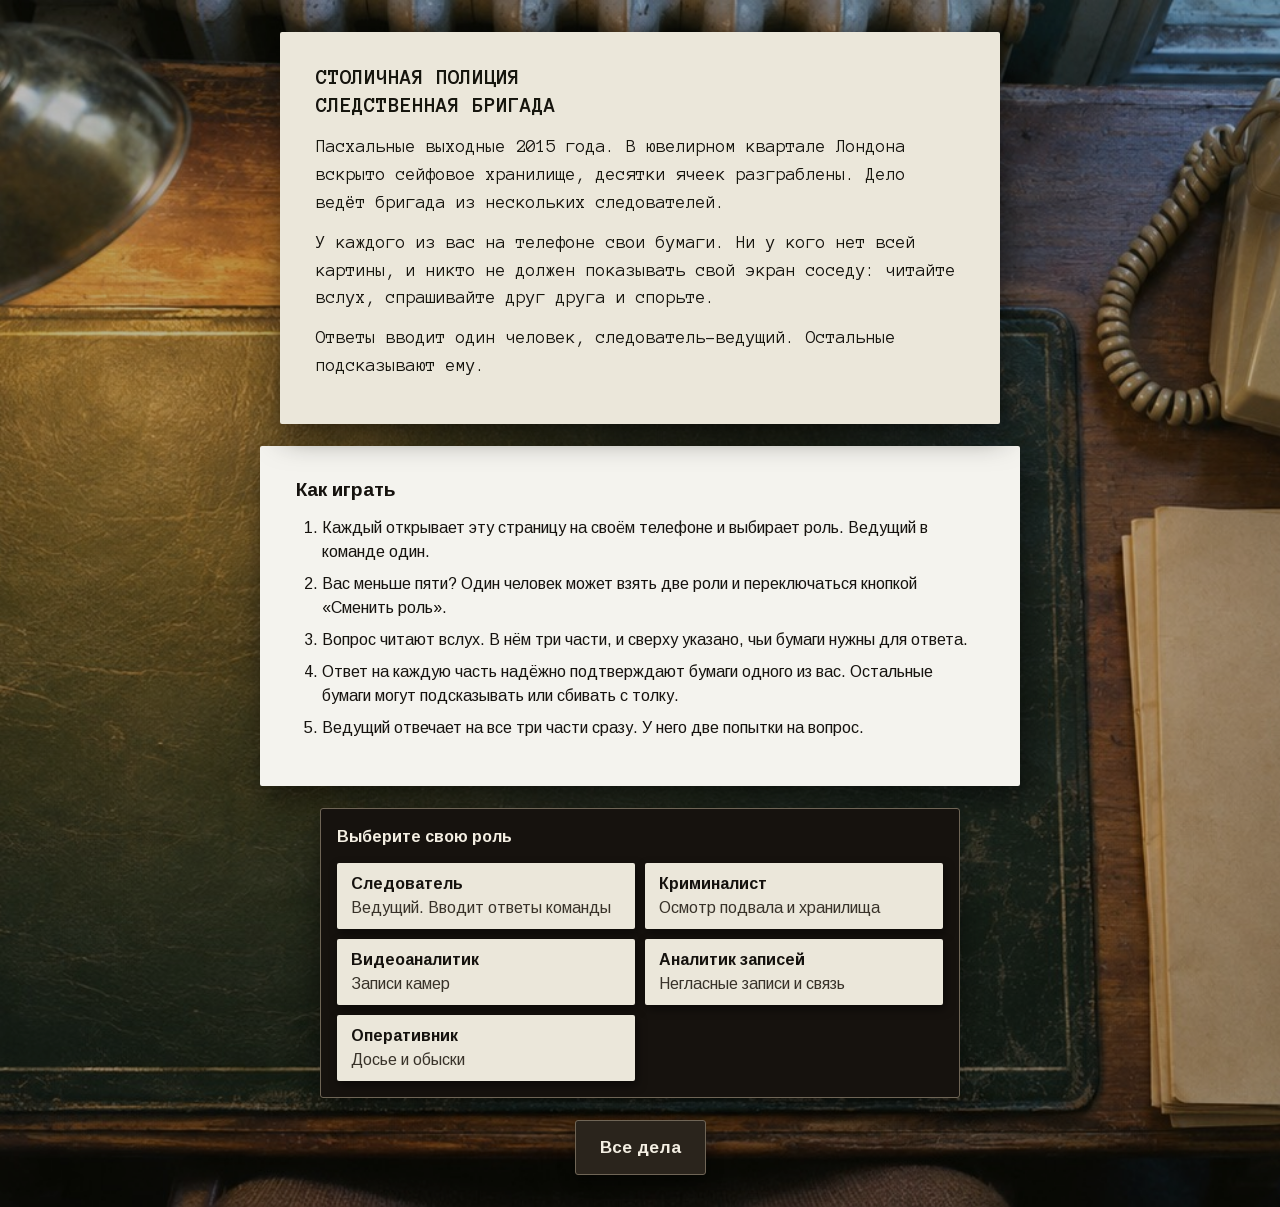
==== team.html @ 7e6cd484 "Дело №5: паспорт команды с шарингом текстом и картинкой, без спойлеров" ====
<!doctype html>
<html lang="ru">
<head>
<meta charset="utf-8">
<meta name="viewport" content="width=device-width, initial-scale=1, viewport-fit=cover">
<meta name="robots" content="noindex, nofollow, noarchive">
<title>Бригада. Игра-расследование для компании</title>
<link rel="icon" href="data:,">
<link rel="stylesheet" href="fonts/fonts.css">
<link rel="stylesheet" href="style.css?v=20261123">
</head>
<body>
<main id="app" tabindex="-1"></main>

<svg width="0" height="0" style="position:absolute" aria-hidden="true" focusable="false">
  <filter id="ink" x="-2%" y="-2%" width="104%" height="104%">
    <feTurbulence type="fractalNoise" baseFrequency="0.8" numOctaves="2" seed="7" result="n"/>
    <feDisplacementMap in="SourceGraphic" in2="n" scale="1.1" xChannelSelector="R" yChannelSelector="G"/>
  </filter>
</svg>

<script src="team1.js?v=20261123"></script>
<script src="team.js?v=20261123"></script>
</body>
</html>
---- fonts/fonts.css ----
@font-face { font-family: 'Anonymous Pro'; font-style: normal; font-weight: 400; font-display: swap; src: url('AnonymousPro-400-cyrillic.woff2') format('woff2'); unicode-range: U+0301, U+0400-045F, U+0490-0491, U+04B0-04B1, U+2116; }
@font-face { font-family: 'Anonymous Pro'; font-style: normal; font-weight: 400; font-display: swap; src: url('AnonymousPro-400-latin.woff2') format('woff2'); unicode-range: U+0000-00FF, U+0131, U+0152-0153, U+02BB-02BC, U+02C6, U+02DA, U+02DC, U+0304, U+0308, U+0329, U+2000-206F, U+20AC, U+2122, U+2191, U+2193, U+2212, U+2215, U+FEFF, U+FFFD; }
@font-face { font-family: 'Anonymous Pro'; font-style: normal; font-weight: 700; font-display: swap; src: url('AnonymousPro-700-cyrillic.woff2') format('woff2'); unicode-range: U+0301, U+0400-045F, U+0490-0491, U+04B0-04B1, U+2116; }
@font-face { font-family: 'Anonymous Pro'; font-style: normal; font-weight: 700; font-display: swap; src: url('AnonymousPro-700-latin.woff2') format('woff2'); unicode-range: U+0000-00FF, U+0131, U+0152-0153, U+02BB-02BC, U+02C6, U+02DA, U+02DC, U+0304, U+0308, U+0329, U+2000-206F, U+20AC, U+2122, U+2191, U+2193, U+2212, U+2215, U+FEFF, U+FFFD; }
@font-face { font-family: 'Arimo'; font-style: normal; font-weight: 400; font-display: swap; src: url('Arimo-400-cyrillic.woff2') format('woff2'); unicode-range: U+0301, U+0400-045F, U+0490-0491, U+04B0-04B1, U+2116; }
@font-face { font-family: 'Arimo'; font-style: normal; font-weight: 400; font-display: swap; src: url('Arimo-400-latin.woff2') format('woff2'); unicode-range: U+0000-00FF, U+0131, U+0152-0153, U+02BB-02BC, U+02C6, U+02DA, U+02DC, U+0304, U+0308, U+0329, U+2000-206F, U+20AC, U+2122, U+2191, U+2193, U+2212, U+2215, U+FEFF, U+FFFD; }
@font-face { font-family: 'Arimo'; font-style: normal; font-weight: 700; font-display: swap; src: url('Arimo-700-cyrillic.woff2') format('woff2'); unicode-range: U+0301, U+0400-045F, U+0490-0491, U+04B0-04B1, U+2116; }
@font-face { font-family: 'Arimo'; font-style: normal; font-weight: 700; font-display: swap; src: url('Arimo-700-latin.woff2') format('woff2'); unicode-range: U+0000-00FF, U+0131, U+0152-0153, U+02BB-02BC, U+02C6, U+02DA, U+02DC, U+0304, U+0308, U+0329, U+2000-206F, U+20AC, U+2122, U+2191, U+2193, U+2212, U+2215, U+FEFF, U+FFFD; }
@font-face { font-family: 'Tinos'; font-style: normal; font-weight: 400; font-display: swap; src: url('Tinos-400-cyrillic.woff2') format('woff2'); unicode-range: U+0301, U+0400-045F, U+0490-0491, U+04B0-04B1, U+2116; }
@font-face { font-family: 'Tinos'; font-style: normal; font-weight: 400; font-display: swap; src: url('Tinos-400-latin.woff2') format('woff2'); unicode-range: U+0000-00FF, U+0131, U+0152-0153, U+02BB-02BC, U+02C6, U+02DA, U+02DC, U+0304, U+0308, U+0329, U+2000-206F, U+20AC, U+2122, U+2191, U+2193, U+2212, U+2215, U+FEFF, U+FFFD; }
@font-face { font-family: 'Tinos'; font-style: normal; font-weight: 700; font-display: swap; src: url('Tinos-700-cyrillic.woff2') format('woff2'); unicode-range: U+0301, U+0400-045F, U+0490-0491, U+04B0-04B1, U+2116; }
@font-face { font-family: 'Tinos'; font-style: normal; font-weight: 700; font-display: swap; src: url('Tinos-700-latin.woff2') format('woff2'); unicode-range: U+0000-00FF, U+0131, U+0152-0153, U+02BB-02BC, U+02C6, U+02DA, U+02DC, U+0304, U+0308, U+0329, U+2000-206F, U+20AC, U+2122, U+2191, U+2193, U+2212, U+2215, U+FEFF, U+FFFD; }
@font-face { font-family: 'Bad Script'; font-style: normal; font-weight: 400; font-display: swap; src: url('BadScript-400-cyrillic.woff2') format('woff2'); unicode-range: U+0301, U+0400-045F, U+0490-0491, U+04B0-04B1, U+2116; }
@font-face { font-family: 'Bad Script'; font-style: normal; font-weight: 400; font-display: swap; src: url('BadScript-400-latin.woff2') format('woff2'); unicode-range: U+0000-00FF, U+0131, U+0152-0153, U+02BB-02BC, U+02C6, U+02DA, U+02DC, U+0304, U+0308, U+0329, U+2000-206F, U+20AC, U+2122, U+2191, U+2193, U+2212, U+2215, U+FEFF, U+FFFD; }
---- style.css ----
:root {
  --bar: #16120e;
  --bar-ink: #f4efe3;
  --bar-line: #6f6556;
  --accent: #f0b84a;
  --ink: #15120e;
  --ink-soft: #383229;
  --stamp: #7a1515;
  --p-typed: #ebe7da;
  --p-form: #f4f3ee;
  --p-letter: #f1eee6;
  --ease: cubic-bezier(0.16, 1, 0.3, 1);
}

* { box-sizing: border-box; }
html { color-scheme: dark; }
body {
  margin: 0;
  background: var(--bar);
  color: var(--bar-ink);
  font: 400 16px/1.5 Arimo, 'Helvetica Neue', Arial, sans-serif;
  scrollbar-color: var(--bar-line) var(--bar);
}
::selection { background: var(--accent); color: var(--bar); }
:focus-visible { outline: 3px solid var(--accent); outline-offset: 3px; }
button { font: inherit; color: inherit; }

/* сцена: фото на весь экран, весь текст лежит на сплошных поверхностях */
.scene {
  position: relative;
  min-height: 100dvh;
  display: flex;
  flex-direction: column;
  background: var(--bar) var(--bg) center / cover no-repeat;
}
.scene::before { content: ''; position: absolute; inset: 0; background: rgb(10 8 6 / 0.28); pointer-events: none; }
.scene > * { position: relative; }

.bar {
  position: sticky; top: 0; z-index: 5;
  display: flex; flex-wrap: wrap; gap: 4px 28px;
  padding: 12px max(16px, env(safe-area-inset-left));
  background: var(--bar);
  border-bottom: 1px solid var(--bar-line);
}
.bar__item b { font-weight: 700; margin-right: 6px; }
.num { font-family: 'Anonymous Pro', monospace; font-weight: 700; font-size: 18px; color: var(--accent); font-variant-numeric: tabular-nums; }

.stage { flex: 1; padding: 32px max(16px, env(safe-area-inset-left)); }
.stage--center { display: grid; place-content: center; justify-items: center; gap: 22px; }

/* кнопки */
.btn {
  appearance: none; border: 0; cursor: pointer;
  padding: 14px 24px; border-radius: 3px;
  background: var(--accent); color: var(--bar);
  font-weight: 700; font-size: 17px;
  box-shadow: 0 6px 16px rgb(0 0 0 / 0.45);
  transition: transform 160ms var(--ease), box-shadow 160ms var(--ease);
}
.btn:hover:not(:disabled) { transform: translateY(-2px); box-shadow: 0 10px 20px rgb(0 0 0 / 0.5); }
.btn:disabled { cursor: not-allowed; background: #4a4338; color: var(--bar-ink); box-shadow: none; }
.btn--quiet { background: #2a241c; color: var(--bar-ink); border: 1px solid var(--bar-line); }

/* стол */
.desk { flex: 1; display: grid; gap: 24px; padding: 24px max(16px, env(safe-area-inset-left)); align-items: start; }
@media (min-width: 900px) { .desk { grid-template-columns: minmax(260px, 320px) minmax(0, 1fr); } }
.reader { scroll-margin-top: 64px; }
.sheets { list-style: none; margin: 0; padding: 0; display: grid; gap: 22px; }
.sheets li { position: relative; }
.seen {
  position: absolute; right: -6px; top: -20px; padding: 1px 9px; transform: rotate(3deg);
  background: var(--bar); color: var(--bar-ink); border: 1px solid var(--bar-line);
  font-weight: 700; font-size: 16px; border-radius: 2px;
}

/* лист-кнопка */
.chip {
  display: block; width: 100%; text-align: left; cursor: pointer; border: 0; border-radius: 2px;
  padding: 9px 14px; color: var(--ink);
  background: var(--p-typed);
  box-shadow: 2px 4px 10px rgb(0 0 0 / 0.5);
  transition: transform 160ms var(--ease), box-shadow 160ms var(--ease);
}
.sheets li:nth-child(odd) .chip { transform: rotate(-0.6deg); }
.sheets li:nth-child(even) .chip { transform: rotate(0.5deg); }
.chip:hover { transform: rotate(0) translateY(-2px); box-shadow: 3px 8px 16px rgb(0 0 0 / 0.55); }
.chip[aria-pressed='true'] { outline: 3px solid var(--accent); outline-offset: 2px; transform: rotate(0); }
.chip--form { background: var(--p-form); }
.chip--letter { background: var(--p-letter); }
.chip__t { display: block; font-weight: 700; font-size: 16px; }
.chip__s { display: block; font-size: 16px; color: var(--ink-soft); }

.reader { min-width: 0; display: flex; justify-content: center; }

/* бумага */
.paper {
  width: min(100%, 760px);
  padding: 32px 36px;
  color: var(--ink);
  background: var(--p-typed);
  border-radius: 2px;
  box-shadow: 4px 12px 30px rgb(0 0 0 / 0.55);
  animation: land 240ms var(--ease);
  overflow-wrap: anywhere;
}
@keyframes land { from { transform: translateY(12px) scale(0.985); } }
.paper h1, .paper h2, .paper h3 { margin: 0 0 14px; line-height: 1.25; text-wrap: balance; }
.paper h1 { font-size: 22px; }
.paper h2 { font-size: 19px; }
.paper p { margin: 0 0 12px; max-width: 72ch; }
.paper table { width: 100%; border-collapse: collapse; margin: 0 0 14px; }
.paper th, .paper td { text-align: left; vertical-align: top; padding: 6px 8px; border: 1px solid var(--ink); }
.paper th { font-weight: 700; }
.paper .stamp {
  display: inline-block; padding: 2px 12px; margin: 6px 0 14px; transform: rotate(-3deg);
  border: 2px solid var(--stamp); color: var(--stamp); font-weight: 700; letter-spacing: 0.08em; text-transform: uppercase;
}
.paper .hand { font-family: 'Bad Script', cursive; font-size: 21px; line-height: 1.5; transform: rotate(-1.5deg); display: block; }
.paper .sign { font-family: 'Bad Script', cursive; font-size: 24px; margin-top: 18px; display: block; }

.paper--typed, .paper--transcript { font: 400 18px/1.55 'Anonymous Pro', 'Courier New', monospace; filter: url(#ink); }
.paper--memo { max-width: 720px; }
.paper--form { background: var(--p-form); font: 400 16px/1.5 Arimo, Arial, sans-serif; }
.paper--letter { background: var(--p-letter); font: 400 18px/1.6 Tinos, 'Times New Roman', serif; }

/* допрос */
.room { flex: 1; display: grid; gap: 20px; padding: 20px max(16px, env(safe-area-inset-left)); align-items: start; }
@media (min-width: 900px) { .room { grid-template-columns: minmax(0, 1.1fr) minmax(0, 0.9fr); } }
.paper--transcript { width: 100%; max-height: calc(100dvh - 120px); overflow: auto; background: var(--p-typed); }
.paper--transcript p { margin: 0 0 10px; }
.paper--transcript .cop { padding-left: 3ch; }
.tray { background: var(--bar); border: 1px solid var(--bar-line); border-radius: 3px; padding: 16px; display: grid; gap: 14px; box-shadow: 0 12px 30px rgb(0 0 0 / 0.5); }
.tray__t { margin: 0; font-weight: 700; }
.tray__chips { display: grid; gap: 10px; grid-template-columns: repeat(auto-fit, minmax(230px, 1fr)); }

/* низ стола */
.dock {
  position: sticky; bottom: 0; z-index: 5; display: flex; flex-wrap: wrap; align-items: center; gap: 12px 20px;
  padding: 14px max(16px, env(safe-area-inset-left)) max(14px, env(safe-area-inset-bottom));
  background: var(--bar); border-top: 1px solid var(--bar-line);
}

@media (max-width: 899px) { .paper--transcript { max-height: 40dvh; } }
@media (max-width: 600px) {
  .bar__t { display: none; }
  .dock .btn { padding: 12px 16px; }
  .paper { padding: 24px 20px; }
  .bar { padding-block: 8px; row-gap: 0; column-gap: 20px; }
  .dock { padding-block: 10px; }
  .dock .btn { flex: 1 1 100%; }
}
@media (prefers-reduced-motion: reduce) { *, *::before, *::after { animation: none !important; transition: none !important; } }

.paper .typed { font: 400 18px/1.55 'Anonymous Pro', 'Courier New', monospace; letter-spacing: 0.02em; filter: url(#ink); }

.paper--transcript .mark { margin: 0 0 14px; }
.paper--transcript .mark .stamp { margin: 0; }
.paper--transcript .loss { font-weight: 700; color: var(--stamp); }

/* ---------- главы 2–3 ---------- */
.chip--photo { background: #fbfaf6; }
.chip--printout { background: var(--p-form); }
.tray__p { margin: 0; }
.paper--transcript .note { padding-left: 3ch; color: var(--ink-soft); }

/* фото-приложение к делу */
.paper--photo { background: var(--p-letter); padding: 20px; }
.photo { margin: 0 0 16px; padding: 10px 10px 12px; background: #fbfaf6; box-shadow: 0 3px 10px rgb(0 0 0 / 0.35); transform: rotate(-0.5deg); }
.photo img { display: block; width: 100%; height: auto; }
.photo figcaption { padding-top: 8px; font: 400 16px/1.4 Arimo, Arial, sans-serif; }

/* распечатка на матричном принтере: бумага с перфорацией и зелёными полосами */
.paper--printout {
  position: relative; width: min(100%, 860px); padding: 28px 56px;
  font: 400 17px/1.5 'Anonymous Pro', 'Courier New', monospace; filter: url(#ink);
  background: var(--p-form);
}
.paper--printout::before, .paper--printout::after {
  content: ''; position: absolute; top: 0; bottom: 0; width: 28px;
  background: radial-gradient(circle at 14px 14px, var(--bar) 0 4.5px, transparent 5px) 0 0 / 28px 28px repeat-y;
}
.paper--printout::before { left: 0; }
.paper--printout::after { right: 0; }
.paper--printout .hand { filter: none; }

.paper .log { border-collapse: collapse; margin: 6px 0 16px; }
.paper .log caption { text-align: left; padding: 0 0 8px; font-weight: 700; }
.paper .log th { border: 0; border-bottom: 2px solid var(--ink); padding: 6px 10px; white-space: nowrap; }
.paper .log td { border: 0; padding: 8px 10px; }
.log td[data-l='В карте'], .log td[data-l='Сохранено'] { white-space: nowrap; }
.log tbody tr:nth-child(odd) td { background: #e1ebd6; }
.log tbody tr.flag td { background: #f1c9c1; }
.log--pick tbody tr.on td { background: #f7e7a6; }
.log--pick tbody tr.ok td, .log--pick tbody tr.miss td { background: #f1c9c1; }
.log--pick tbody tr.bad td { background: #d9d4c6; }

.pick {
  appearance: none; cursor: pointer; min-height: 44px; min-width: 8.5em; padding: 6px 10px; border-radius: 2px;
  border: 2px solid var(--ink); background: var(--p-form); color: var(--ink);
  font: 700 16px/1.2 Arimo, Arial, sans-serif; text-align: left; white-space: nowrap;
}
.pick:hover:not(:disabled) { background: #f7e7a6; }
.pick[aria-pressed='true']:not(:disabled) { background: var(--ink); color: var(--p-form); }
.pick:disabled { cursor: default; border-style: dashed; background: transparent; }
.audit { flex: 1; display: flex; justify-content: center; align-items: start; padding: 24px max(16px, env(safe-area-inset-left)); }
.audit__res { margin: 0; font-weight: 700; }

/* реконструкция утра */
.tl { flex: 1; display: grid; gap: 20px; padding: 20px max(16px, env(safe-area-inset-left)); align-items: start; }
@media (min-width: 900px) { .tl { grid-template-columns: minmax(0, 1.1fr) minmax(0, 0.9fr); } }
.tl .paper { width: 100%; }
.tray { scroll-margin-top: 72px; }
.slots { scroll-margin-top: 150px; }
.slots { list-style: none; margin: 14px 0 0; padding: 0; display: grid; gap: 10px; }
.slot { display: grid; grid-template-columns: 8.5em 1fr; gap: 12px; align-items: center; min-height: 64px; padding: 10px 12px; border: 2px solid var(--ink); border-radius: 2px; }
.slot__t { font: 700 18px/1.2 'Anonymous Pro', 'Courier New', monospace; }
.slot__body b { display: block; }
.slot__src { display: block; color: var(--ink-soft); }
.slot__btn {
  appearance: none; cursor: pointer; min-height: 44px; padding: 8px 12px; border: 2px dashed var(--ink); border-radius: 2px;
  background: transparent; color: var(--ink); font: 700 16px/1.2 Arimo, Arial, sans-serif; text-align: left;
}
.slot__btn:hover:not(:disabled) { background: #e6dfc9; }
.slot__btn:disabled { cursor: default; }
.slot--set { background: #e1ebd6; }
.slot--gap { border-style: dotted; }
.tl__pick { position: sticky; top: 76px; z-index: 2; margin: 0 0 12px; padding: 10px 12px; background: #f7e7a6; border: 2px solid var(--ink); border-radius: 2px; }
.tl__msg { min-height: 1.5em; margin: 14px 0 0; font-weight: 700; }

@media (max-width: 700px) {
  .paper--printout { padding: 22px 40px; }
  .paper--printout::before, .paper--printout::after { width: 20px; background-size: 20px 28px; background-position: 0 0; }
  .paper .log thead { display: none; }
  .paper .log tr, .paper .log td { display: block; }
  .paper .log td { padding: 2px 6px; }
  .paper .log td[data-l]::before { content: attr(data-l) ': '; font-weight: 700; }
  .paper .log td:first-child { padding-top: 8px; }
  .paper .log td:last-child { padding-bottom: 8px; }
  .slot { grid-template-columns: 7.4em 1fr; gap: 8px; }
  .slot--set, .slot--gap { grid-template-columns: 1fr; gap: 4px; }
}

/* экран «дальше платно» */
.paywall { width: min(100%, 560px); }
.paywall p:last-child { margin-bottom: 0; font-weight: 700; }

/* разбор дела */
.paper ol { margin: 0 0 14px; padding-left: 1.6em; }
.paper li { margin-bottom: 8px; }
.paper--memo h2 { margin-top: 22px; }

/* «Это было на самом деле» в конце главы */
.paper .real { margin: 18px 0 0; }
.paper .real .stamp { display: block; width: fit-content; margin: 0 0 10px; }
a.btn { display: inline-block; text-decoration: none; }

.sr-only { position: absolute; width: 1px; height: 1px; margin: -1px; padding: 0; overflow: hidden; clip: rect(0 0 0 0); white-space: nowrap; border: 0; }

/* телефон боком: мало высоты, поэтому панели компактнее, а допрос и стол в две колонки */
@media (orientation: landscape) and (max-height: 520px) {
  .bar { padding-block: 6px; }
  .dock { padding-block: 8px; }
  .dock .btn { padding: 10px 18px; }
  .room, .desk, .tl { grid-template-columns: minmax(0, 1fr) minmax(0, 1fr); }
  .desk { grid-template-columns: minmax(200px, 0.7fr) minmax(0, 1.3fr); }
  .paper--transcript { max-height: calc(100dvh - 150px); }
  .tray { max-height: calc(100dvh - 150px); overflow: auto; }
}

/* первый вопрос, уведомления и недоступные документы */
.notice { margin: 0; padding: 10px max(16px, env(safe-area-inset-left)); background: #f7e7a6; color: var(--ink); font-weight: 700; border-bottom: 2px solid var(--ink); }
.chip:disabled { cursor: not-allowed; background: #cfc8b8; box-shadow: none; transform: none; }

/* каталог дел */
.catalog { flex: 1; display: grid; gap: 28px; align-content: start; padding: 32px max(16px, env(safe-area-inset-left)) 48px; max-width: 1180px; margin: 0 auto; width: 100%; }
.catalog__head { width: 100%; max-width: 760px; }
.cases { display: grid; gap: 28px; grid-template-columns: repeat(auto-fit, minmax(300px, 1fr)); align-items: start; }
.case { background: var(--p-typed); color: var(--ink); box-shadow: 4px 12px 30px rgb(0 0 0 / 0.55); border-radius: 2px; overflow: hidden; }
.case:nth-child(odd) { transform: rotate(-0.5deg); }
.case:nth-child(even) { transform: rotate(0.4deg); }
.case img { display: block; width: 100%; height: auto; aspect-ratio: 16 / 9; object-fit: cover; }
.case__body { padding: 20px 22px 24px; display: grid; gap: 12px; justify-items: start; }
.case h2 { margin: 0; font: 700 22px/1.25 'Anonymous Pro', 'Courier New', monospace; }
.case p { margin: 0; }
.case .case__tag { font-weight: 700; color: var(--stamp); text-transform: uppercase; letter-spacing: 0.04em; }

/* командная игра: папки, картотека, запрос бумаги */
.files, .cab-stage { flex: 1; display: grid; gap: 20px; align-content: start; justify-items: center; padding: 20px max(16px, env(safe-area-inset-left)) 28px; }
.files > *, .cab-stage > * { width: min(100%, 760px); }
.files__h { margin: 0; padding: 10px 14px; font-size: 19px; text-wrap: balance; background: var(--bar); border: 1px solid var(--bar-line); border-radius: 3px; }
.files__nav { display: flex; flex-wrap: wrap; gap: 10px; }

.fld { display: grid; }
.fld__tabs { display: flex; flex-wrap: wrap; gap: 4px; padding: 0 12px; margin-bottom: -1px; position: relative; z-index: 1; }
.fld__tab {
  appearance: none; border: 0; cursor: pointer; text-align: left;
  min-height: 44px; padding: 10px 16px; border-radius: 10px 10px 0 0;
  background: #c4a76b; color: var(--ink); font-weight: 700; font-size: 16px;
  box-shadow: inset 0 -8px 8px -8px rgb(0 0 0 / 0.45);
}
.fld__tab[aria-pressed='true'] { background: #e8d29a; box-shadow: none; }
.fld__body { background: #e8d29a; padding: 16px 14px 14px; border-radius: 4px; box-shadow: 4px 12px 30px rgb(0 0 0 / 0.55); }
.fld__paper { width: 100%; position: relative; padding: 28px 22px 22px; box-shadow: 0 2px 8px rgb(0 0 0 / 0.35); }
.fld__paper::before {
  content: ''; position: absolute; top: -12px; right: 26px; width: 16px; height: 44px;
  border: 3px solid #70767b; border-radius: 9px; transform: rotate(7deg); pointer-events: none;
}
.fld__acts { display: flex; flex-wrap: wrap; gap: 10px; margin-top: 14px; }
.fld__acts .btn { min-height: 44px; padding: 10px 18px; font-size: 16px; }
.fld__empty { background: var(--p-form); }

.cab {
  display: grid; grid-template-columns: repeat(2, minmax(0, 1fr)); gap: 10px; padding: 14px;
  background: linear-gradient(#4e5754, #363d3b); border: 2px solid #1d211f; border-radius: 6px; box-shadow: 0 14px 34px rgb(0 0 0 / 0.6);
}
@media (min-width: 700px) { .cab { grid-template-columns: repeat(3, minmax(0, 1fr)); } }
.drawer {
  appearance: none; border: 0; cursor: pointer; position: relative; text-align: left; color: var(--ink);
  min-height: 118px; padding: 10px 8px 38px; border-radius: 4px;
  background: linear-gradient(#b4bcb8, #8a928e);
  box-shadow: inset 0 2px 0 rgb(255 255 255 / 0.4), inset 0 -3px 0 rgb(0 0 0 / 0.3), 0 3px 6px rgb(0 0 0 / 0.4);
  transition: transform 160ms var(--ease);
}
.drawer::after {
  content: ''; position: absolute; left: 50%; bottom: 12px; width: 60px; height: 12px; margin-left: -30px; border-radius: 6px;
  background: linear-gradient(#ece7d6, #8d8670); box-shadow: 0 2px 3px rgb(0 0 0 / 0.5);
}
.drawer:hover:not(:disabled) { transform: translateY(-3px); }
.drawer:disabled { cursor: not-allowed; filter: brightness(0.72); }
.drawer__label { display: grid; gap: 2px; background: #efe6c8; border: 1px solid #5d5640; border-radius: 2px; padding: 8px 10px; }
.drawer__n { font: 700 22px/1 'Anonymous Pro', monospace; }
.drawer__t { font-weight: 700; font-size: 16px; line-height: 1.25; }
.drawer__s { font-size: 16px; color: var(--ink-soft); }
.drawer--fav { background: linear-gradient(#e9c46f, #bb953c); }

.ask { background: var(--bar); border: 1px solid var(--bar-line); border-radius: 3px; padding: 16px; display: grid; gap: 14px; box-shadow: 0 12px 30px rgb(0 0 0 / 0.5); }
.ask__h { margin: 0; font-size: 18px; }
.ask__row { display: grid; gap: 8px; }
.ask__who { margin: 0; }
.ask__need { display: inline-block; margin-left: 8px; padding: 0 8px; border: 1px solid var(--accent); color: var(--accent); border-radius: 2px; font-size: 16px; }
.ask__tabs { display: flex; flex-wrap: wrap; gap: 8px; }
.ask__tab { appearance: none; cursor: pointer; min-height: 44px; padding: 8px 14px; border: 1px solid var(--bar-line); border-radius: 3px; background: #2a241c; color: var(--bar-ink); font-weight: 700; }
.ask__tab[aria-pressed='true'] { outline: 3px solid var(--accent); outline-offset: 2px; }
.req { background: var(--p-form); color: var(--ink); border: 3px solid var(--accent); border-radius: 2px; padding: 14px 16px; box-shadow: 3px 8px 20px rgb(0 0 0 / 0.5); }
.req p { margin: 0 0 8px; }
.req--in { border-color: var(--stamp); }
.req__s { color: var(--ink-soft); }
.req__note { margin: 10px 0 0; font-weight: 700; }

/* картотека в делах №1–4: комнаты, ящики, папки, проверка хронологии */
.archive { flex: 1; display: grid; gap: 20px; align-content: start; justify-items: center; padding: 20px max(16px, env(safe-area-inset-left)) 28px; }
.archive > * { width: min(100%, 760px); }
.rooms { display: flex; flex-wrap: wrap; gap: 8px; }
.rooms__btn { appearance: none; cursor: pointer; min-height: 44px; padding: 8px 16px; border: 1px solid var(--bar-line); border-radius: 3px; background: var(--bar); color: var(--bar-ink); font-weight: 700; font-size: 16px; }
.rooms__btn[aria-pressed='true'] { background: var(--accent); color: var(--bar); border-color: var(--accent); }
.fld__tt { display: block; }
.fld__ts { display: block; font-weight: 400; font-size: 16px; color: var(--ink); }
.slot--ok { background: #d3e6c3; }
.slot__btn--undo { margin-top: 8px; min-height: 44px; padding: 8px 14px; }
.tl__msg { padding: 10px 12px; background: #efe9d3; border: 2px solid var(--ink); border-radius: 2px; min-height: 0; }

.fld__fig { margin: 0 0 14px; color: var(--ink); }
.fld__fig figcaption { color: var(--ink); }

/* досье и разбор главы */
.bar__btn { appearance: none; cursor: pointer; margin-left: auto; min-height: 44px; padding: 6px 16px; border: 1px solid var(--accent); border-radius: 3px; background: transparent; color: var(--accent); font-weight: 700; font-size: 16px; }
.bar__btn:hover { background: var(--accent); color: var(--bar); }
.has-dossier { overflow: hidden; }
.dossier { position: fixed; inset: 0; z-index: 30; display: flex; align-items: flex-end; justify-content: center; background: rgb(8 6 4 / 0.82); }
.dossier__sheet { width: min(100%, 860px); max-height: 94dvh; overflow: auto; display: grid; gap: 14px; align-content: start; padding: 16px max(16px, env(safe-area-inset-left)) 28px; background: var(--bar); border: 1px solid var(--bar-line); border-radius: 8px 8px 0 0; box-shadow: 0 -10px 40px rgb(0 0 0 / 0.6); }
@media (min-width: 900px) { .dossier { align-items: center; } .dossier__sheet { border-radius: 8px; max-height: 88dvh; } }
.dossier__head { display: flex; align-items: center; justify-content: space-between; gap: 12px; }
.dossier__head h2 { margin: 0; font-size: 22px; }
.dossier .paper { width: 100%; }
.known { margin: 0; padding: 0; list-style: none; display: grid; gap: 10px; }
.known li { background: var(--p-form); color: var(--ink); padding: 12px 14px; border-radius: 2px; }
.debrief { width: min(100%, 720px); }
.debrief__list { margin: 0 0 12px; padding: 0; list-style: none; display: grid; gap: 12px; }
.debrief__item { padding: 10px 12px; background: #efe9d3; border: 2px solid var(--ink); border-radius: 2px; }
.debrief__mark { display: inline-block; margin-right: 6px; padding: 0 10px; border: 2px solid var(--ink); border-radius: 2px; font-weight: 700; text-transform: uppercase; letter-spacing: 0.04em; font-size: 16px; }
.debrief__mark--ok { background: #d3e6c3; }
.debrief__mark--miss { background: #f3d6c8; }
.debrief__total { margin: 0; font-weight: 700; }
.stage__note { margin: 0; padding: 8px 14px; text-align: center; background: var(--bar); border: 1px solid var(--bar-line); border-radius: 3px; }
.dossier .fld__tabs { flex-wrap: nowrap; overflow-x: auto; padding-bottom: 0; scrollbar-width: thin; }
.dossier .fld__tab { flex: 0 0 auto; max-width: 75vw; }
.debrief__mark--skip { background: #e4e0d2; }

/* входящие, «вы остановились здесь», паспорт */
.toast { position: fixed; left: max(12px, env(safe-area-inset-left)); right: max(12px, env(safe-area-inset-right)); top: 12px; z-index: 25; display: flex; gap: 0; max-width: 520px; margin: 0 auto; background: var(--bar); border: 2px solid var(--accent); border-radius: 6px; box-shadow: 0 10px 30px rgb(0 0 0 / 0.6); animation: land 240ms var(--ease); }
.toast__main { flex: 1; min-height: 56px; padding: 8px 14px; text-align: left; cursor: pointer; background: transparent; border: 0; color: var(--bar-ink); font-size: 16px; }
.toast__main b { display: block; color: var(--accent); }
.toast__x { min-width: 56px; min-height: 56px; cursor: pointer; background: transparent; border: 0; border-left: 1px solid var(--bar-line); color: var(--bar-ink); font-size: 28px; }
.dossier__sub { margin: 0; font-size: 18px; }
.msg { background: var(--p-form); color: var(--ink); padding: 14px; border-radius: 2px; box-shadow: 0 2px 8px rgb(0 0 0 / 0.35); }
.msg p { margin: 0 0 10px; }
.msg__meta { font-size: 16px; color: var(--ink-soft); }
.msg__bubble { display: inline-block; max-width: 92%; padding: 12px 16px; background: #dfe6d8; border: 2px solid var(--ink); border-radius: 18px 18px 18px 4px; font-size: 18px; }
.msg__text { font-size: 18px; }
.msg audio { width: 100%; min-height: 44px; }
.cctv { position: relative; margin: 0 0 12px; background: #000; }
.cctv img { display: block; width: 100%; height: auto; filter: grayscale(1) contrast(1.15) brightness(0.9); }
.cctv__cam, .cctv__time { position: absolute; top: 8px; padding: 2px 10px; background: #000; color: #f4efe3; font: 700 16px/1.4 'Anonymous Pro', monospace; letter-spacing: 0.04em; }
.cctv__cam { left: 8px; }
.cctv__time { right: 8px; display: flex; align-items: center; gap: 8px; }
.cctv__rec { width: 12px; height: 12px; border-radius: 50%; background: #e0302c; }
.passport { width: min(100%, 720px); }
.passport__t { margin: 0 0 12px; font-weight: 700; }
.passport__rows { margin: 0 0 14px; padding: 0; list-style: none; display: grid; gap: 10px; }
.passport__rows li { display: flex; flex-wrap: wrap; align-items: center; gap: 6px 12px; padding: 8px 12px; background: #efe9d3; border: 2px solid var(--ink); border-radius: 2px; }
.passport__l { min-width: 8.5em; }
.passport__sq { display: inline-flex; gap: 6px; }
.passport__sq i { width: 22px; height: 22px; border: 3px solid var(--ink); background: #ebe7da; }
.passport__sq i.on { background: #2f6b2f; }
.passport__sq i.mid { background: linear-gradient(to bottom, #ebe7da 50%, #b8862a 50%); }
.passport__key { margin: 0 0 12px; font-size: 16px; }
.req__note { padding: 8px 14px; background: var(--p-form); border: 2px solid var(--ink); color: var(--ink); }
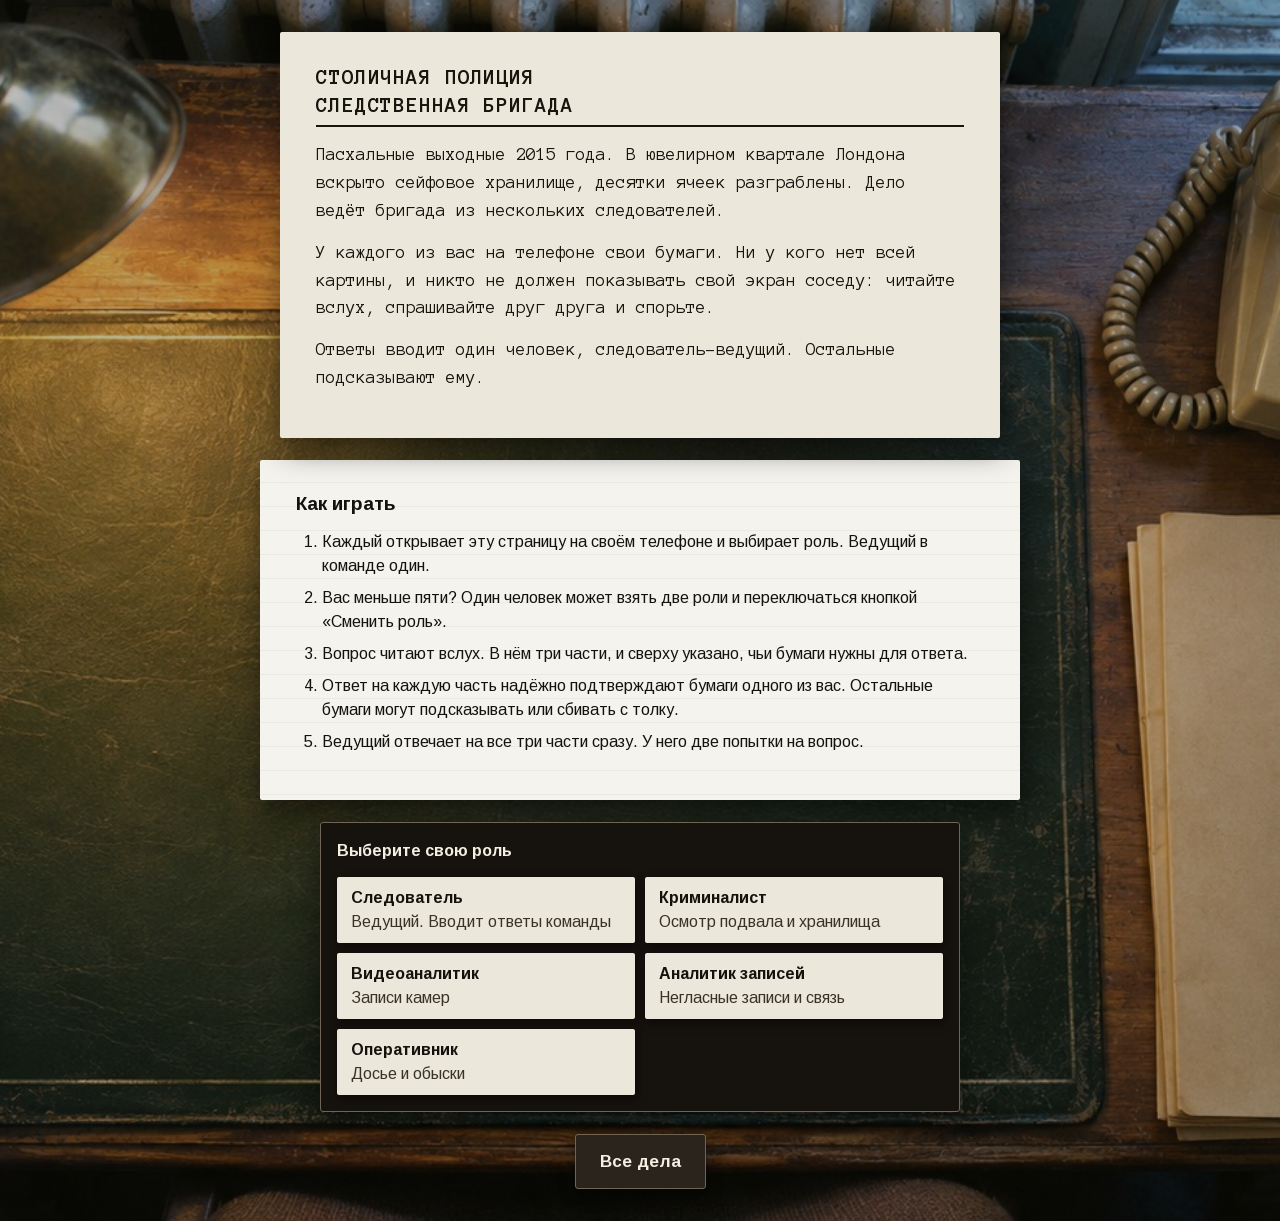
==== commit 244d2b0c: "Аудит, партия 1: превью для мессенджеров и иконка, каталог с временем и шагами, фото и ярлык в карто" ====
--- a/team.html
+++ b/team.html
@@ -5,9 +5,17 @@
 <meta name="viewport" content="width=device-width, initial-scale=1, viewport-fit=cover">
 <meta name="robots" content="noindex, nofollow, noarchive">
 <title>Бригада. Игра-расследование для компании</title>
-<link rel="icon" href="data:,">
+<meta name="description" content="Командное дело для 3–5 человек: у каждого на телефоне свои бумаги, картина складывается только из всех сразу.">
+<meta name="theme-color" content="#16120e">
+<meta property="og:type" content="website">
+<meta property="og:title" content="Бригада. Игра-расследование для компании">
+<meta property="og:description" content="Командное дело для 3–5 человек: у каждого на телефоне свои бумаги, картина складывается только из всех сразу.">
+<meta property="og:image" content="https://varvarayukhina.github.io/shipman-game/img/ev-radios.jpg">
+<meta property="og:url" content="https://varvarayukhina.github.io/shipman-game/team.html">
+<meta name="twitter:card" content="summary_large_image">
+<link rel="icon" href="data:image/svg+xml,%3Csvg xmlns='http://www.w3.org/2000/svg' viewBox='0 0 64 64'%3E%3Crect width='64' height='64' rx='8' fill='%2316120e'/%3E%3Crect x='12' y='14' width='40' height='40' rx='2' fill='%23ebe7da'/%3E%3Crect x='18' y='24' width='28' height='4' fill='%2315120e'/%3E%3Crect x='18' y='33' width='28' height='4' fill='%2315120e'/%3E%3Crect x='18' y='42' width='18' height='4' fill='%2315120e'/%3E%3Crect x='30' y='8' width='22' height='12' rx='2' fill='%237a1515' transform='rotate(-8 41 14)'/%3E%3C/svg%3E">
 <link rel="stylesheet" href="fonts/fonts.css">
-<link rel="stylesheet" href="style.css?v=20261123">
+<link rel="stylesheet" href="style.css?v=20261126">
 </head>
 <body>
 <main id="app" tabindex="-1"></main>
@@ -19,7 +27,7 @@
   </filter>
 </svg>
 
-<script src="team1.js?v=20261123"></script>
-<script src="team.js?v=20261123"></script>
+<script src="team1.js?v=20261126"></script>
+<script src="team.js?v=20261126"></script>
 </body>
 </html>
--- a/style.css
+++ b/style.css
@@ -120,9 +120,12 @@
 .paper .sign { font-family: 'Bad Script', cursive; font-size: 24px; margin-top: 18px; display: block; }
 
 .paper--typed, .paper--transcript { font: 400 18px/1.55 'Anonymous Pro', 'Courier New', monospace; filter: url(#ink); }
+.paper--typed h1 { letter-spacing: 0.04em; border-bottom: 2px solid var(--ink); padding-bottom: 6px; }
 .paper--memo { max-width: 720px; }
-.paper--form { background: var(--p-form); font: 400 16px/1.5 Arimo, Arial, sans-serif; }
-.paper--letter { background: var(--p-letter); font: 400 18px/1.6 Tinos, 'Times New Roman', serif; }
+.paper--form { background: var(--p-form); font: 400 16px/1.5 Arimo, Arial, sans-serif; background-image: linear-gradient(rgb(21 18 14 / 0.045) 1px, transparent 1px); background-size: 100% 24px; background-position: 0 70px; }
+.paper--form h1 { border-bottom: 3px double var(--ink); padding-bottom: 8px; font: 700 18px/1.25 'Anonymous Pro', 'Courier New', monospace; letter-spacing: 0.06em; text-transform: uppercase; }
+.paper--letter { background: var(--p-letter); font: 400 18px/28px Tinos, 'Times New Roman', serif; background-image: repeating-linear-gradient(transparent 0 27px, rgb(21 18 14 / 0.09) 27px 28px); background-position: 0 32px; }
+.paper--letter p { margin: 0 0 28px; }
 
 /* допрос */
 .room { flex: 1; display: grid; gap: 20px; padding: 20px max(16px, env(safe-area-inset-left)); align-items: start; }
@@ -248,7 +251,11 @@
 /* разбор дела */
 .paper ol { margin: 0 0 14px; padding-left: 1.6em; }
 .paper li { margin-bottom: 8px; }
-.paper--memo h2 { margin-top: 22px; }
+.paper--memo h2 { margin-top: 24px; padding-top: 10px; border-top: 2px solid var(--ink); font: 700 17px/1.3 'Anonymous Pro', 'Courier New', monospace; letter-spacing: 0.06em; text-transform: uppercase; }
+.paper--memo p { margin: 0 0 14px; text-wrap: pretty; }
+.file-tag { display: inline-block; margin: 0 0 14px; padding: 2px 10px; border: 2px solid var(--stamp); color: var(--stamp); font: 700 16px/1.4 'Anonymous Pro', 'Courier New', monospace; letter-spacing: 0.06em; text-transform: uppercase; transform: rotate(-1.5deg); }
+.photo--attach { position: relative; width: min(100%, 440px); margin: 6px 0 18px; transform: rotate(-1.2deg); }
+.photo--attach::before { content: ''; position: absolute; top: -14px; left: 26px; width: 16px; height: 44px; border: 3px solid #70767b; border-radius: 9px; transform: rotate(-8deg); z-index: 1; }
 
 /* «Это было на самом деле» в конце главы */
 .paper .real { margin: 18px 0 0; }
@@ -284,6 +291,7 @@
 .case h2 { margin: 0; font: 700 22px/1.25 'Anonymous Pro', 'Courier New', monospace; }
 .case p { margin: 0; }
 .case .case__tag { font-weight: 700; color: var(--stamp); text-transform: uppercase; letter-spacing: 0.04em; }
+.case .case__facts { font-weight: 700; color: var(--ink-soft); }
 
 /* командная игра: папки, картотека, запрос бумаги */
 .files, .cab-stage { flex: 1; display: grid; gap: 20px; align-content: start; justify-items: center; padding: 20px max(16px, env(safe-area-inset-left)) 28px; }
@@ -416,3 +424,17 @@
 .passport__sq i.mid { background: linear-gradient(to bottom, #ebe7da 50%, #b8862a 50%); }
 .passport__key { margin: 0 0 12px; font-size: 16px; }
 .req__note { padding: 8px 14px; background: var(--p-form); border: 2px solid var(--ink); color: var(--ink); }
+
+/* телефон боком: панели не должны съедать треть экрана */
+@media (max-height: 500px) {
+  .bar { padding: 6px max(16px, env(safe-area-inset-left)); gap: 2px 20px; }
+  .bar__btn { min-height: 36px; padding: 2px 12px; }
+  .dock { padding: 8px max(16px, env(safe-area-inset-left)) max(8px, env(safe-area-inset-bottom)); gap: 8px 14px; }
+  .dock .btn { padding: 9px 16px; }
+  .paper--transcript { max-height: 60dvh; }
+}
+
+.catalog__how { list-style: none; margin: 4px 0 14px; padding: 0; display: grid; grid-template-columns: repeat(3, minmax(0, 1fr)); gap: 8px; font: 700 16px/1.3 Arimo, Arial, sans-serif; }
+.catalog__how li { display: grid; gap: 4px; padding: 10px 10px 12px; background: #e2dccb; border: 2px solid var(--ink); border-radius: 2px; }
+.catalog__how b { font: 700 22px/1 'Anonymous Pro', 'Courier New', monospace; }
+@media (max-width: 380px) { .catalog__how { grid-template-columns: 1fr; } .catalog__how li { grid-template-columns: auto 1fr; align-items: center; } }
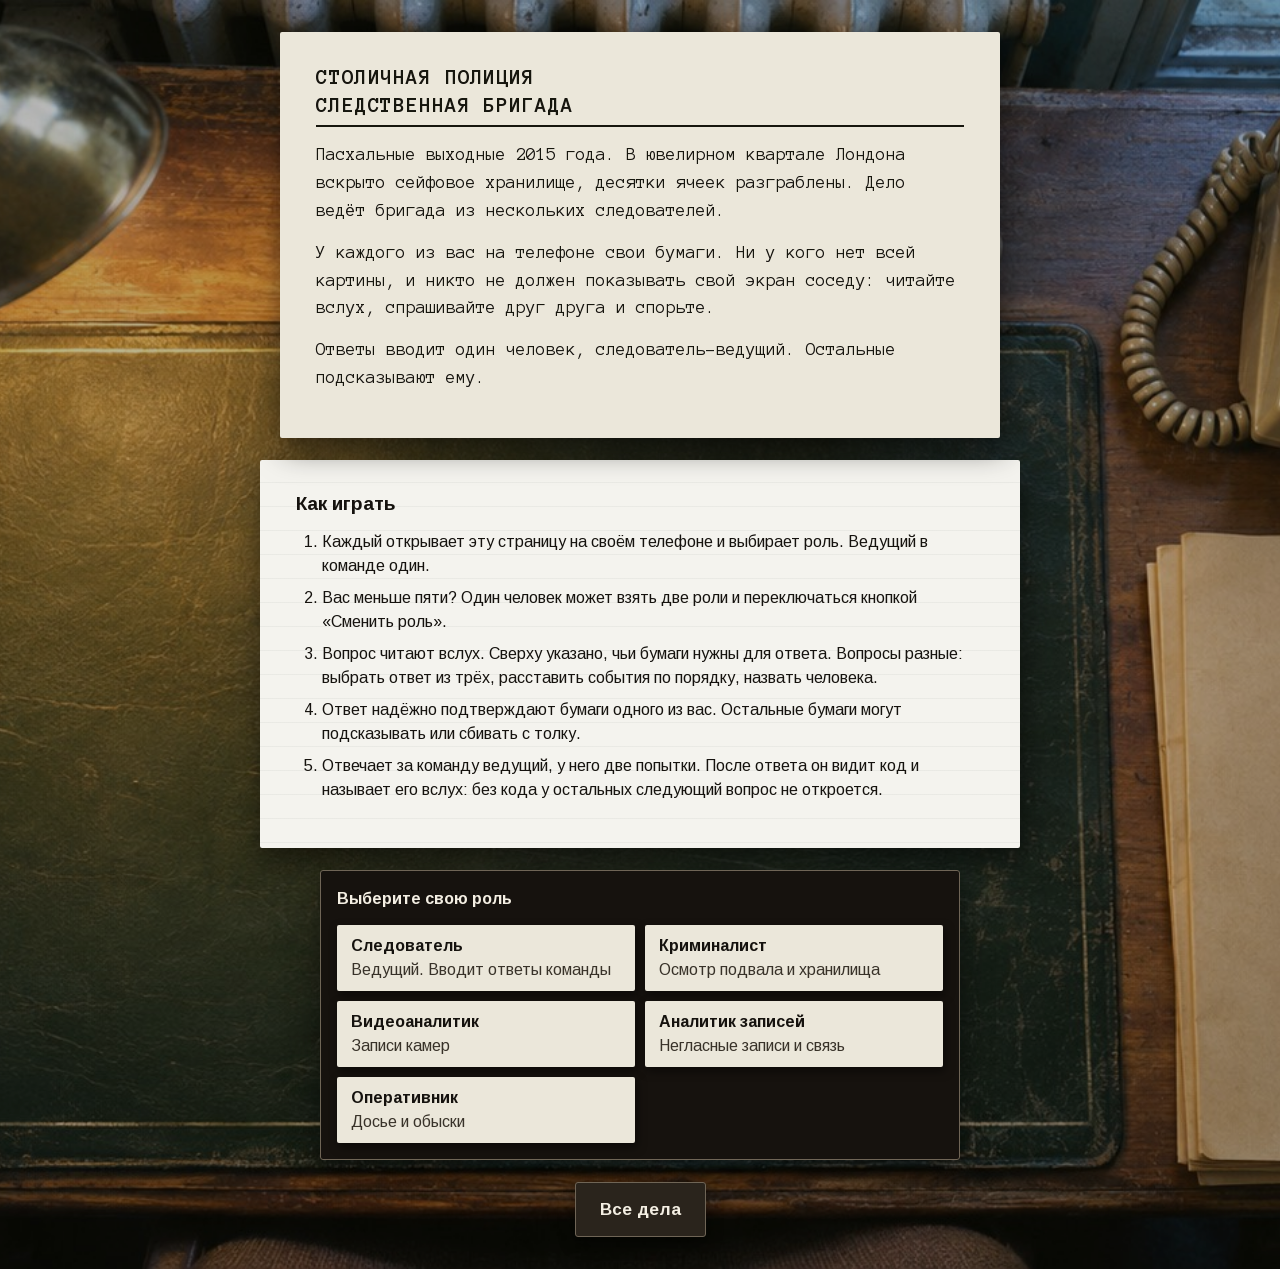
==== commit 334412df: "Аудит, партия 4: в деле №5 вопросы трёх видов (выбор, порядок событий, кто это) и код между вопросам" ====
--- a/team.html
+++ b/team.html
@@ -15,7 +15,7 @@
 <meta name="twitter:card" content="summary_large_image">
 <link rel="icon" href="data:image/svg+xml,%3Csvg xmlns='http://www.w3.org/2000/svg' viewBox='0 0 64 64'%3E%3Crect width='64' height='64' rx='8' fill='%2316120e'/%3E%3Crect x='12' y='14' width='40' height='40' rx='2' fill='%23ebe7da'/%3E%3Crect x='18' y='24' width='28' height='4' fill='%2315120e'/%3E%3Crect x='18' y='33' width='28' height='4' fill='%2315120e'/%3E%3Crect x='18' y='42' width='18' height='4' fill='%2315120e'/%3E%3Crect x='30' y='8' width='22' height='12' rx='2' fill='%237a1515' transform='rotate(-8 41 14)'/%3E%3C/svg%3E">
 <link rel="stylesheet" href="fonts/fonts.css">
-<link rel="stylesheet" href="style.css?v=20261126">
+<link rel="stylesheet" href="style.css?v=20261130">
 </head>
 <body>
 <main id="app" tabindex="-1"></main>
@@ -27,7 +27,7 @@
   </filter>
 </svg>
 
-<script src="team1.js?v=20261126"></script>
-<script src="team.js?v=20261126"></script>
+<script src="team1.js?v=20261130"></script>
+<script src="team.js?v=20261130"></script>
 </body>
 </html>
--- a/style.css
+++ b/style.css
@@ -396,7 +396,7 @@
 .debrief__mark--skip { background: #e4e0d2; }
 
 /* входящие, «вы остановились здесь», паспорт */
-.toast { position: fixed; left: max(12px, env(safe-area-inset-left)); right: max(12px, env(safe-area-inset-right)); top: 12px; z-index: 25; display: flex; gap: 0; max-width: 520px; margin: 0 auto; background: var(--bar); border: 2px solid var(--accent); border-radius: 6px; box-shadow: 0 10px 30px rgb(0 0 0 / 0.6); animation: land 240ms var(--ease); }
+.toast { position: fixed; left: max(12px, env(safe-area-inset-left)); right: max(12px, env(safe-area-inset-right)); bottom: calc(96px + env(safe-area-inset-bottom)); z-index: 25; display: flex; gap: 0; max-width: 520px; margin: 0 auto; background: var(--bar); border: 2px solid var(--accent); border-radius: 6px; box-shadow: 0 10px 30px rgb(0 0 0 / 0.6); animation: land 240ms var(--ease); }
 .toast__main { flex: 1; min-height: 56px; padding: 8px 14px; text-align: left; cursor: pointer; background: transparent; border: 0; color: var(--bar-ink); font-size: 16px; }
 .toast__main b { display: block; color: var(--accent); }
 .toast__x { min-width: 56px; min-height: 56px; cursor: pointer; background: transparent; border: 0; border-left: 1px solid var(--bar-line); color: var(--bar-ink); font-size: 28px; }
@@ -425,6 +425,29 @@
 .passport__key { margin: 0 0 12px; font-size: 16px; }
 .req__note { padding: 8px 14px; background: var(--p-form); border: 2px solid var(--ink); color: var(--ink); }
 
+/* команда: вопросы «по порядку» и «кто это», код между вопросами */
+.tray__chips--names { grid-template-columns: repeat(auto-fit, minmax(120px, 1fr)); }
+.chip--flat { cursor: default; }
+.sheets li .chip--flat, .chip--flat:hover { transform: none; box-shadow: 2px 4px 10px rgb(0 0 0 / 0.5); }
+.unlock { display: flex; flex-wrap: wrap; align-items: center; gap: 8px 12px; }
+.unlock__l { font-weight: 700; }
+.unlock__in { width: 4.5em; min-height: 48px; padding: 6px 10px; border: 2px solid var(--bar-line); border-radius: 3px; background: var(--bar-ink); color: var(--ink); font: 700 22px/1 'Anonymous Pro', 'Courier New', monospace; text-align: center; letter-spacing: 0.1em; }
+.unlock__help { margin: 0; width: 100%; font-size: 16px; }
+.paper--transcript .code { padding: 10px 12px; border: 2px solid var(--ink); background: #f7e7a6; font-weight: 700; }
+.paper--transcript .code .num { color: var(--stamp); font-size: 22px; }
+
+/* хронология: слот «не было» для события-приманки */
+.slot--bin { border-style: dashed; background: #f3efe2; }
+.slot--bin .slot__t { font-size: 16px; }
+
+/* финал дела: раскрытие внутри финала, разбор после опроса «правда или придумано» */
+.reveal { width: min(100%, 720px); }
+.quiz { width: min(100%, 720px); }
+.quiz__list { margin: 0 0 12px; padding-left: 1.4em; display: grid; gap: 12px; }
+.quiz__item p { margin: 0 0 8px; }
+.quiz__btns { display: flex; flex-wrap: wrap; gap: 8px; }
+.quiz__res { margin: 0; }
+
 /* телефон боком: панели не должны съедать треть экрана */
 @media (max-height: 500px) {
   .bar { padding: 6px max(16px, env(safe-area-inset-left)); gap: 2px 20px; }
@@ -437,4 +460,5 @@
 .catalog__how { list-style: none; margin: 4px 0 14px; padding: 0; display: grid; grid-template-columns: repeat(3, minmax(0, 1fr)); gap: 8px; font: 700 16px/1.3 Arimo, Arial, sans-serif; }
 .catalog__how li { display: grid; gap: 4px; padding: 10px 10px 12px; background: #e2dccb; border: 2px solid var(--ink); border-radius: 2px; }
 .catalog__how b { font: 700 22px/1 'Anonymous Pro', 'Courier New', monospace; }
-@media (max-width: 380px) { .catalog__how { grid-template-columns: 1fr; } .catalog__how li { grid-template-columns: auto 1fr; align-items: center; } }
+.catalog__how li { overflow-wrap: normal; hyphens: none; }
+@media (max-width: 520px) { .catalog__how { grid-template-columns: 1fr; gap: 6px; } .catalog__how li { grid-template-columns: 32px 1fr; align-items: center; padding: 8px 12px; } }
